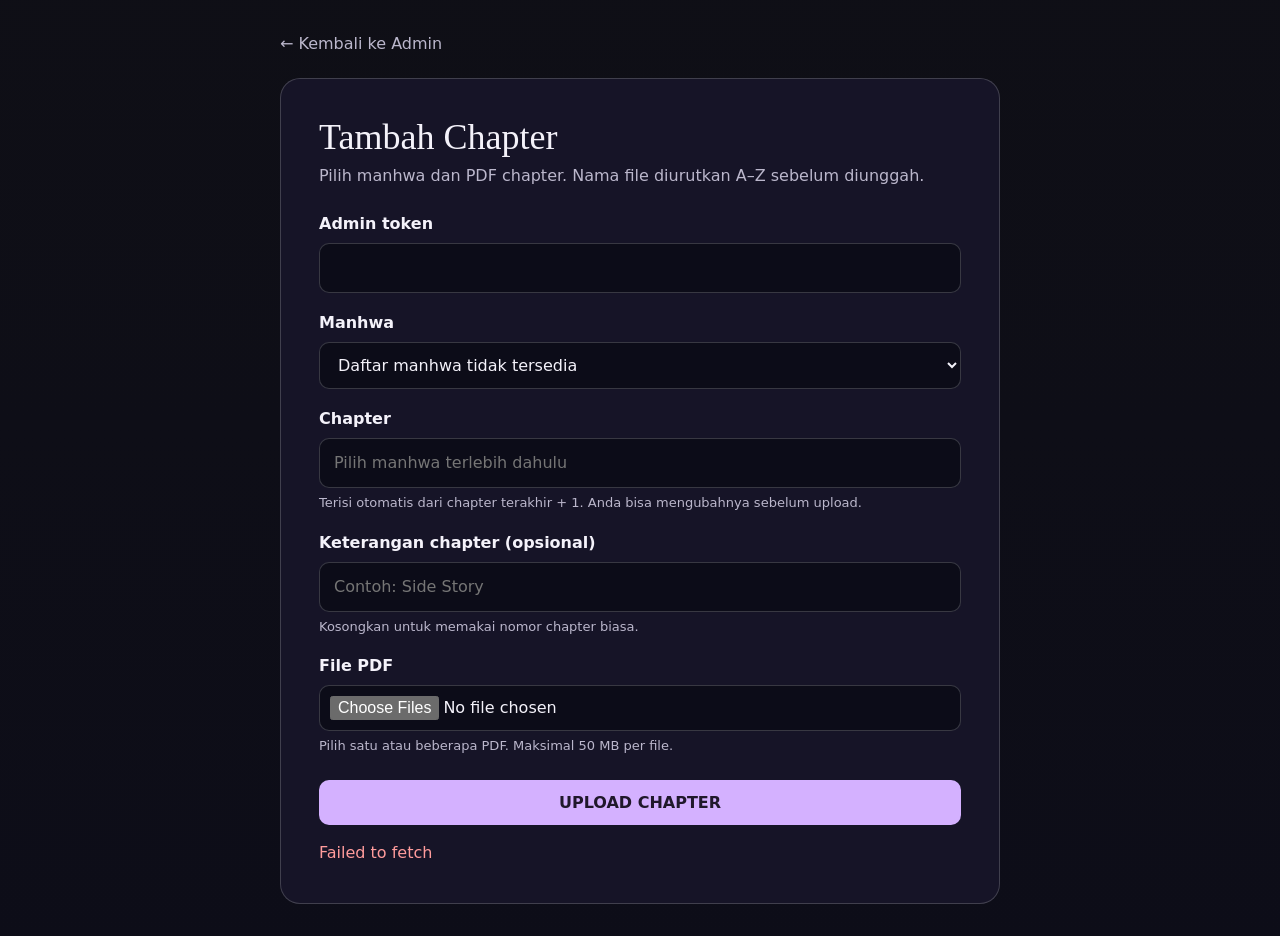
==== add-chapter.html @ 2909086b "Add files via upload" ====
<!doctype html>
<html lang="id">
<head>
  <meta charset="utf-8">
  <meta name="viewport" content="width=device-width, initial-scale=1">
  <title>Add Chapter | Story About Us</title>
  <style>
    :root { color-scheme:dark; --text:#f4f2fa; --muted:#bbb7cc; --accent:#d4b1ff; --line:rgba(255,255,255,.18); }
    * { box-sizing:border-box; }
    body { margin:0; min-height:100vh; padding:32px 16px; color:var(--text); font:16px/1.5 system-ui,-apple-system,"Segoe UI",sans-serif; background:linear-gradient(rgba(10,10,28,.4),rgba(10,10,28,.62)),url("homepage-bg.png") center/cover fixed; }
    main { width:min(100%,720px); margin:auto; }
    a { color:inherit; text-decoration:none; }
    .back { display:inline-block; margin-bottom:22px; color:var(--muted); }
    .panel { padding:clamp(22px,5vw,38px); border:1px solid var(--line); border-radius:20px; background:rgba(24,22,42,.9); backdrop-filter:blur(10px); }
    h1 { margin:0 0 6px; font:clamp(28px,5vw,36px)/1.15 Georgia,"Times New Roman",serif; }
    .intro { margin:0 0 24px; color:var(--muted); }
    label { display:block; margin:18px 0 7px; font-weight:650; }
    input,select { width:100%; padding:12px 14px; border:1px solid var(--line); border-radius:10px; background:rgba(10,11,22,.76); color:var(--text); font:inherit; }
    input[type=file] { padding:10px; }
    .hint { margin:5px 0 0; color:var(--muted); font-size:13px; }
    button { width:100%; margin-top:24px; padding:13px 18px; border:0; border-radius:10px; background:var(--accent); color:#20182b; font:700 16px system-ui,sans-serif; cursor:pointer; }
    button:disabled { opacity:.65; cursor:wait; }
    #cancelButton { background:rgba(255,255,255,.14); color:var(--text); }
    #status { min-height:24px; margin:16px 0 0; color:var(--muted); white-space:pre-wrap; }
    #status.error { color:#ff9c9c; } #status.success { color:#95e0ad; }
    .file-list { list-style:none; padding:0; margin:12px 0 0; display:grid; gap:8px; }
    .file-row { display:flex; justify-content:space-between; align-items:center; gap:12px; padding:10px 12px; border:1px solid var(--line); border-radius:10px; background:rgba(10,11,22,.46); overflow-wrap:anywhere; }
    .file-name { min-width:0; }
    .file-state { flex:none; color:var(--muted); font-size:13px; }
    .file-state.uploading { color:var(--accent); }
    .file-state.done { color:#95e0ad; }
    .file-state.failed { color:#ff9c9c; }
    .upload-results { margin-top:24px; padding-top:18px; border-top:1px solid var(--line); }
    .upload-results h2 { margin:0 0 10px; font-size:18px; }
    .result-list { list-style:none; padding:0; margin:0; display:grid; gap:8px; }
    .result-item { padding:10px 12px; border:1px solid var(--line); border-radius:10px; background:rgba(10,11,22,.46); overflow-wrap:anywhere; }
    .result-item.success { color:#95e0ad; }
    .result-item.error { color:#ff9c9c; }
    .result-name { display:block; color:var(--text); font-weight:650; }
    .result-reason { display:block; margin-top:3px; }
    .progress-track { height:7px; margin-top:16px; overflow:hidden; border-radius:10px; background:rgba(255,255,255,.12); }
    .progress-bar { width:0; height:100%; background:var(--accent); transition:width .2s ease; }
    [hidden] { display:none !important; }
  </style>
</head>
<body>
  <main>
    <a class="back" href="admin.html">← Kembali ke Admin</a>
    <section class="panel">
      <h1>Tambah Chapter</h1>
      <p class="intro">Pilih manhwa dan PDF chapter. Nama file diurutkan A–Z sebelum diunggah.</p>
      <form id="addChapterForm">
        <label for="adminToken">Admin token</label>
        <input id="adminToken" name="adminToken" type="password" autocomplete="off" required>

        <label for="mangaSelect">Manhwa</label>
        <select id="mangaSelect" name="mangaId" required>
          <option value="">Memuat daftar manhwa...</option>
        </select>

        <label for="chapterNumber">Chapter</label>
        <input id="chapterNumber" name="chapter" type="number" min="0" step="any" inputmode="decimal" placeholder="Pilih manhwa terlebih dahulu" required>
        <p class="hint">Terisi otomatis dari chapter terakhir + 1. Anda bisa mengubahnya sebelum upload.</p>

        <label for="chapterLabel">Keterangan chapter (opsional)</label>
        <input id="chapterLabel" name="chapterLabel" type="text" maxlength="60" placeholder="Contoh: Side Story">
        <p id="chapterLabelHint" class="hint">Kosongkan untuk memakai nomor chapter biasa.</p>

        <label for="chapterPdfs">File PDF</label>
        <input id="chapterPdfs" name="pdfs" type="file" accept="application/pdf,.pdf" multiple required>
        <p class="hint">Pilih satu atau beberapa PDF. Maksimal 50 MB per file.</p>

        <section id="previewSection" aria-label="Daftar file terpilih" hidden>
          <ul id="fileList" class="file-list"></ul>
        </section>
        <div id="progressSection" hidden>
          <div class="progress-track" role="progressbar" aria-label="Progres upload" aria-valuemin="0" aria-valuemax="100" aria-valuenow="0">
            <div id="progressBar" class="progress-bar"></div>
          </div>
        </div>
        <button id="submitButton" type="submit">UPLOAD CHAPTER</button>
        <button id="retryButton" type="button" hidden>RE-UPLOAD FILE YANG GAGAL</button>
        <button id="cancelButton" type="button" hidden>CANCEL</button>
        <p id="status" role="status" aria-live="polite"></p>
      </form>
      <section id="uploadResults" class="upload-results" aria-live="polite" hidden>
        <h2>Hasil upload PDF</h2>
        <ul id="resultList" class="result-list"></ul>
      </section>
    </section>
  </main>
  <script>
    const API_BASE = "https://story-about-us-api.aichinose219.workers.dev";
    const form = document.getElementById("addChapterForm");
    const mangaSelect = document.getElementById("mangaSelect");
    const chapterNumber = document.getElementById("chapterNumber");
    const chapterLabelInput = document.getElementById("chapterLabel");
    const chapterLabelHint = document.getElementById("chapterLabelHint");
    const fileInput = document.getElementById("chapterPdfs");
    const previewSection = document.getElementById("previewSection");
    const fileList = document.getElementById("fileList");
    const progressSection = document.getElementById("progressSection");
    const progressTrack = progressSection.querySelector('[role="progressbar"]');
    const progressBar = document.getElementById("progressBar");
    const statusEl = document.getElementById("status");
    const submitButton = document.getElementById("submitButton");
    const retryButton = document.getElementById("retryButton");
    const cancelButton = document.getElementById("cancelButton");
    const uploadResults = document.getElementById("uploadResults");
    const resultList = document.getElementById("resultList");
    let selectionRequest = 0;
    let sortedFiles = [];
    let currentChapters = [];
    let chapterNumberManuallyChanged = false;
    let uploadController = null;
    let uploading = false;
    let fileStatuses = [];

    function sortFiles(files) {
      return [...files].sort((a, b) => a.name.localeCompare(b.name, undefined, { numeric:true, sensitivity:"base" }));
    }

    function renderFileList(states = []) {
      fileList.replaceChildren();
      sortedFiles.forEach((file, index) => {
        const row = document.createElement("li");
        row.className = "file-row";
        const name = document.createElement("span");
        name.className = "file-name";
        name.textContent = file.name;
        const state = document.createElement("span");
        const entry = states[index] || { label:"Menunggu", kind:"" };
        state.className = `file-state ${entry.kind}`;
        state.textContent = entry.label;
        row.append(name, state);
        fileList.append(row);
      });
      previewSection.hidden = sortedFiles.length === 0;
    }

    function renderUploadResults() {
      resultList.replaceChildren();
      if (!fileStatuses.some(entry => entry.kind || entry.reason)) {
        uploadResults.hidden = true;
        return;
      }
      sortedFiles.forEach((file, index) => {
        const entry = fileStatuses[index] || { label:"Belum diunggah", kind:"", reason:"" };
        const item = document.createElement("li");
        item.className = `result-item ${entry.kind === "done" ? "success" : entry.kind === "failed" ? "error" : ""}`;
        const name = document.createElement("span");
        name.className = "result-name";
        name.textContent = file.name;
        const result = document.createElement("span");
        result.textContent = entry.kind === "done" ? "Berhasil di-upload" : entry.label || "Menunggu upload";
        item.append(name, result);
        if (entry.reason) {
          const reason = document.createElement("span");
          reason.className = "result-reason";
          reason.textContent = `Keterangan: ${entry.reason}`;
          item.append(reason);
        }
        resultList.append(item);
      });
      uploadResults.hidden = resultList.childElementCount === 0;
    }

    function formatMangaTitle(manga) {
      const id = String(manga.id || "");
      const title = String(manga.title || "").trim();
      if (title && title.toLowerCase() !== id.toLowerCase()) return title;
      return id.split("-").map(word => word ? word[0].toUpperCase() + word.slice(1) : "").join(" ");
    }

    function updateChapterLabelHint() {
      const prefix = chapterLabelInput.value.trim().replace(/\s+/g, " ");
      if (!prefix) {
        chapterLabelHint.textContent = "Kosongkan untuk memakai nomor chapter biasa.";
        return;
      }
      const matching = currentChapters.map(chapter => {
        if (String(chapter.label_prefix || "").trim().toLowerCase() === prefix.toLowerCase()) {
          return Number(chapter.label_sequence) || 0;
        }
        const label = String(chapter.label || "").trim();
        const marker = `${prefix} `;
        return label.toLowerCase().startsWith(marker.toLowerCase()) ? Number(label.slice(marker.length)) || 0 : 0;
      });
      const first = Math.max(0, ...matching) + 1;
      const count = Math.max(1, sortedFiles.length);
      const last = first + count - 1;
      chapterLabelHint.textContent = count > 1
        ? `Label tampilan: ${prefix} ${first} – ${prefix} ${last}.`
        : `Label tampilan berikutnya: ${prefix} ${first}.`;
    }

    async function loadMangaList() {
      try {
        const response = await fetch(`${API_BASE}/api/manga`, { cache:"no-store" });
        if (!response.ok) throw new Error("Daftar manhwa tidak dapat dimuat.");
        const mangaList = await response.json();
        mangaSelect.replaceChildren(new Option("Pilih manhwa", ""));
        mangaList.forEach(manga => mangaSelect.add(new Option(formatMangaTitle(manga), manga.id)));
      } catch (error) {
        mangaSelect.replaceChildren(new Option("Daftar manhwa tidak tersedia", ""));
        statusEl.className = "error";
        statusEl.textContent = error.message;
      }
    }

    async function setNextChapter(mangaId) {
      const requestNumber = ++selectionRequest;
      chapterNumberManuallyChanged = false;
      chapterNumber.value = "";
      currentChapters = [];
      updateChapterLabelHint();
      if (!mangaId) {
        chapterNumber.placeholder = "Pilih manhwa terlebih dahulu";
        return;
      }
      chapterNumber.placeholder = "Memuat...";
      statusEl.className = "";
      statusEl.textContent = "Memeriksa chapter yang sudah ada...";
      try {
        const response = await fetch(`${API_BASE}/api/manga/${encodeURIComponent(mangaId)}`, { cache:"no-store" });
        if (!response.ok) throw new Error("Data chapter tidak dapat dibaca.");
        const detail = await response.json();
        if (requestNumber !== selectionRequest) return;
        const chapters = Array.isArray(detail) ? detail : (Array.isArray(detail.chapters) ? detail.chapters : []);
        currentChapters = chapters;
        const numbers = chapters
          .filter(item => !String(item.label || "").trim())
          .map(item => {
            const number = Number(item.number ?? item.chapter);
            // Normalize legacy regular chapters stored as 32.1, 33.1, ...
            // after a special upload back to their intended whole number.
            return !String(item.label || "").trim() && Number.isFinite(number) && /\.1$/.test(String(number))
              ? Math.floor(number)
              : number;
          })
          .filter(number => Number.isFinite(number) && number >= 0);
        chapterNumber.value = String(numbers.length ? Math.max(...numbers) + 1 : 0);
        chapterNumber.placeholder = "";
        updateChapterLabelHint();
        statusEl.textContent = "";
      } catch (error) {
        if (requestNumber !== selectionRequest) return;
        chapterNumber.placeholder = "Isi nomor chapter";
        statusEl.className = "error";
        statusEl.textContent = `${error.message} Isi nomor chapter secara manual.`;
      }
    }

    mangaSelect.addEventListener("change", () => setNextChapter(mangaSelect.value));
    chapterNumber.addEventListener("input", () => { chapterNumberManuallyChanged = true; });
    chapterLabelInput.addEventListener("input", updateChapterLabelHint);
    fileInput.addEventListener("change", () => {
      if (uploading) return;
      sortedFiles = sortFiles(fileInput.files);
      fileStatuses = sortedFiles.map(() => ({ label:"Menunggu", kind:"" }));
      uploadResults.hidden = true;
      resultList.replaceChildren();
      renderFileList();
      retryButton.hidden = true;
      updateChapterLabelHint();
      progressSection.hidden = true;
      statusEl.className = "";
      statusEl.textContent = "";
    });
    loadMangaList();

    async function uploadFiles(indices) {
      if (uploading || !sortedFiles.length) return;
      uploading = true;
      uploadController = new AbortController();
      [fileInput, mangaSelect, chapterNumber, chapterLabelInput, document.getElementById("adminToken")].forEach(input => { input.disabled = true; });
      submitButton.disabled = true;
      submitButton.textContent = "MENGUNGGAH...";
      cancelButton.hidden = false;
      retryButton.hidden = true;
      progressSection.hidden = false;
      statusEl.className = "";
      let canceled = false;
      for (const index of indices) {
        const file = sortedFiles[index];
        fileStatuses[index] = { label:"Sedang diunggah...", kind:"uploading" };
        renderFileList(fileStatuses);
        statusEl.textContent = `Mengunggah ${index + 1} dari ${sortedFiles.length}: ${file.name}`;
        try {
          const formData = new FormData();
          formData.append("mangaId", mangaSelect.value);
          formData.append("pdfs", file, file.name);
          const startingChapter = Number(chapterNumber.value);
          formData.append("chapter", String(startingChapter + index));
          formData.append("chapterAuto", chapterNumberManuallyChanged ? "false" : "true");
          formData.append("chapterLabel", chapterLabelInput.value.trim());
          const response = await fetch(`${API_BASE}/api/admin/chapter`, {
            method:"POST",
            headers:{ Authorization:`Bearer ${document.getElementById("adminToken").value}` },
            body:formData,
            signal:uploadController.signal
          });
          const result = await response.json().catch(() => ({}));
          if (!response.ok) throw new Error(result.error || `Permintaan gagal (${response.status}).`);
          fileStatuses[index] = { label:"Berhasil", kind:"done" };
        } catch (error) {
          if (error.name === "AbortError") {
            canceled = true;
            fileStatuses[index] = { label:"Dibatalkan", kind:"failed", reason:"Upload dibatalkan sebelum ada konfirmasi dari server. Coba ulang jika file belum tercatat." };
            break;
          }
          const reason = error.message === "Failed to fetch"
            ? "Tidak dapat terhubung ke server. Periksa koneksi internet lalu coba lagi."
            : error.message || "Terjadi kesalahan yang tidak diketahui.";
          fileStatuses[index] = { label:"Gagal di-upload", kind:"failed", reason };
        }
        renderFileList(fileStatuses);
        renderUploadResults();
        const completed = fileStatuses.filter(item => item.kind === "done").length;
        const percent = Math.round((completed / sortedFiles.length) * 100);
        progressBar.style.width = `${percent}%`;
        progressTrack.setAttribute("aria-valuenow", String(percent));
      }
      uploading = false;
      uploadController = null;
      [fileInput, mangaSelect, chapterNumber, chapterLabelInput, document.getElementById("adminToken")].forEach(input => { input.disabled = false; });
      cancelButton.hidden = true;
      submitButton.disabled = false;
      submitButton.textContent = "UPLOAD CHAPTER";
      const retryable = fileStatuses.some(item => item.kind === "failed");
      if (canceled) {
        fileStatuses.forEach(entry => {
          if (!entry.kind) entry.reason = "Belum diunggah karena proses dibatalkan.";
        });
      }
      renderUploadResults();
      retryButton.hidden = !retryable;
      if (canceled) {
        statusEl.className = "error";
        statusEl.textContent = "Upload dibatalkan. File yang belum berhasil bisa diunggah ulang.";
      } else if (retryable) {
        statusEl.className = "error";
        statusEl.textContent = "Sebagian upload gagal. Tekan Upload ulang untuk mencoba file yang gagal.";
      } else if (fileStatuses.length && fileStatuses.every(item => item.kind === "done")) {
        previewSection.hidden = true;
        fileInput.value = "";
        sortedFiles = [];
        fileStatuses = [];
        statusEl.className = "success";
        statusEl.textContent = "Upload berhasil.";
        await setNextChapter(mangaSelect.value);
        statusEl.className = "success";
        statusEl.textContent = "Upload berhasil.";
      }
    }

    form.addEventListener("submit", async event => {
      event.preventDefault();
      if (!sortedFiles.length) {
        statusEl.className = "error";
        statusEl.textContent = "Pilih minimal satu file PDF.";
        return;
      }
      const invalid = sortedFiles.find(file => !file.name.toLowerCase().endsWith(".pdf") || file.size > 50 * 1024 * 1024);
      if (invalid) {
        const reason = !invalid.name.toLowerCase().endsWith(".pdf")
          ? "Format file bukan PDF."
          : "Ukuran file melebihi batas maksimal 50 MB.";
        fileStatuses = sortedFiles.map(file => file === invalid
          ? { label:"Gagal di-upload", kind:"failed", reason }
          : { label:"Belum diunggah", kind:"", reason:"Tidak diproses karena ada file yang tidak memenuhi syarat." });
        statusEl.className = "error";
        statusEl.textContent = `${invalid.name}: ${reason}`;
        renderFileList(fileStatuses);
        renderUploadResults();
        return;
      }

      if (!fileStatuses.length) fileStatuses = sortedFiles.map(() => ({ label:"Menunggu", kind:"" }));
      await uploadFiles(sortedFiles.map((_, index) => index));
    });

    retryButton.addEventListener("click", () => uploadFiles(fileStatuses.map((item, index) => item.kind === "failed" ? index : -1).filter(index => index >= 0)));
    cancelButton.addEventListener("click", () => uploadController?.abort());
  </script>
</body>
</html>
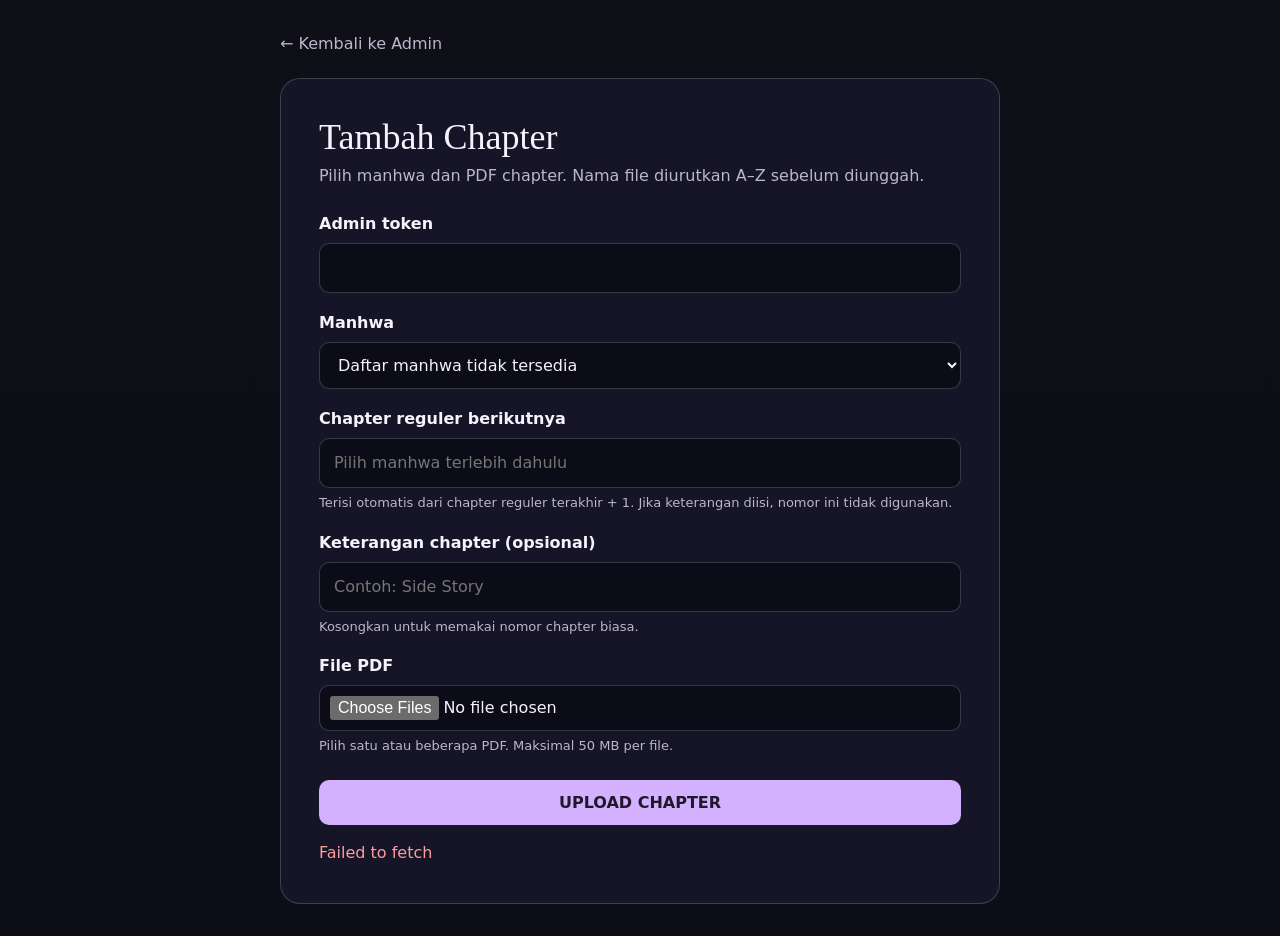
==== commit 1acbd077: "Add files via upload" ====
--- a/add-chapter.html
+++ b/add-chapter.html
@@ -58,9 +58,9 @@
           <option value="">Memuat daftar manhwa...</option>
         </select>
 
-        <label for="chapterNumber">Chapter</label>
+        <label for="chapterNumber">Chapter reguler berikutnya</label>
         <input id="chapterNumber" name="chapter" type="number" min="0" step="any" inputmode="decimal" placeholder="Pilih manhwa terlebih dahulu" required>
-        <p class="hint">Terisi otomatis dari chapter terakhir + 1. Anda bisa mengubahnya sebelum upload.</p>
+        <p class="hint">Terisi otomatis dari chapter reguler terakhir + 1. Jika keterangan diisi, nomor ini tidak digunakan.</p>
 
         <label for="chapterLabel">Keterangan chapter (opsional)</label>
         <input id="chapterLabel" name="chapterLabel" type="text" maxlength="60" placeholder="Contoh: Side Story">
@@ -190,8 +190,8 @@
       const count = Math.max(1, sortedFiles.length);
       const last = first + count - 1;
       chapterLabelHint.textContent = count > 1
-        ? `Label tampilan: ${prefix} ${first} – ${prefix} ${last}.`
-        : `Label tampilan berikutnya: ${prefix} ${first}.`;
+        ? `Urutan ${prefix} ini berdiri sendiri: ${prefix} ${first} – ${prefix} ${last}. Urutan keterangan lain tidak memengaruhinya.`
+        : `Urutan ${prefix} ini berdiri sendiri. Berikutnya: ${prefix} ${first}. Urutan keterangan lain tidak memengaruhinya.`;
     }
 
     async function loadMangaList() {
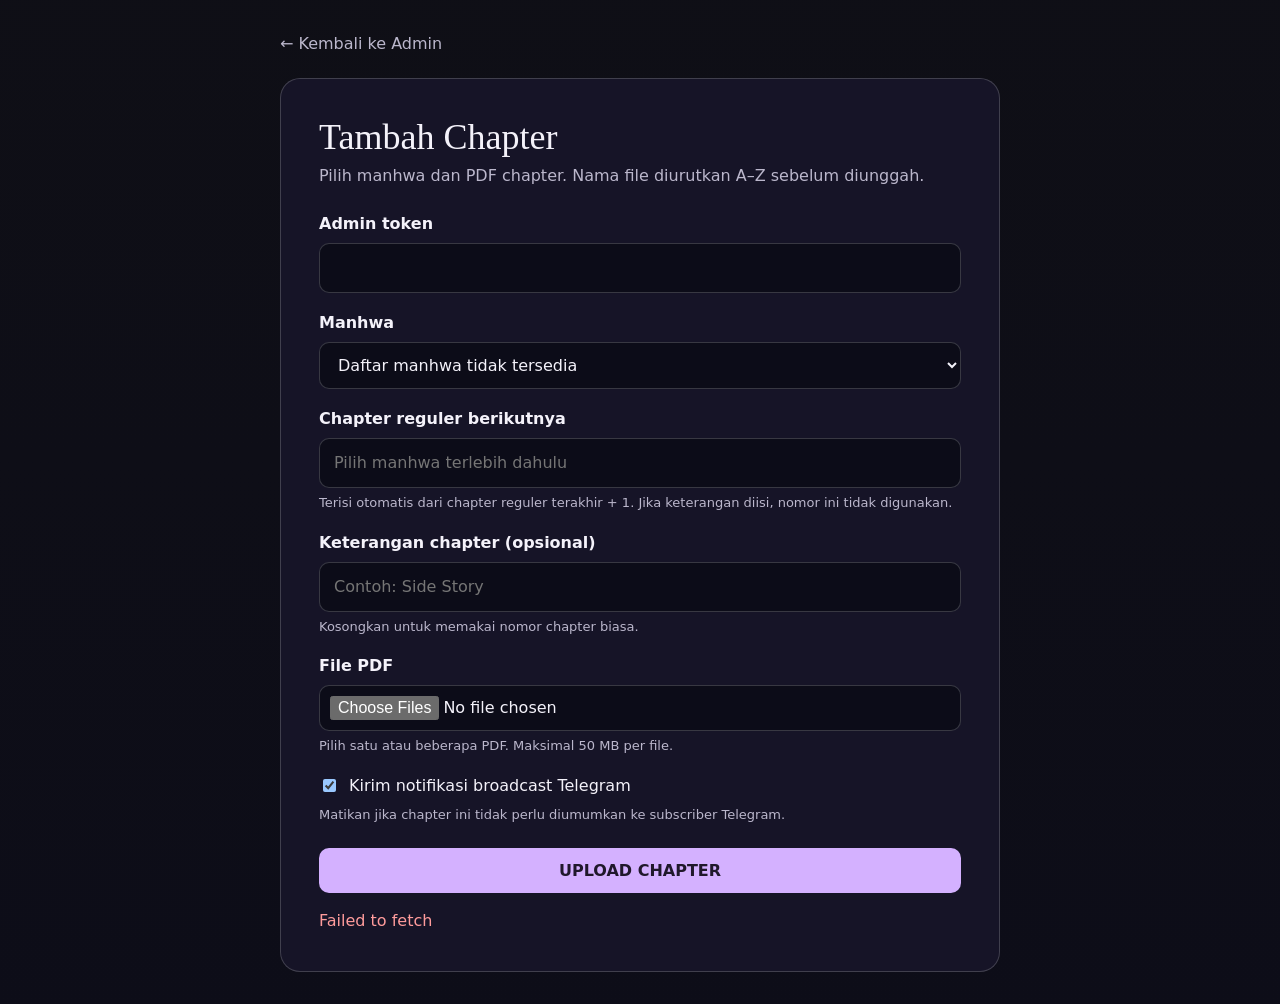
==== commit 244792b7: "Add files via upload" ====
--- a/add-chapter.html
+++ b/add-chapter.html
@@ -70,6 +70,9 @@
         <input id="chapterPdfs" name="pdfs" type="file" accept="application/pdf,.pdf" multiple required>
         <p class="hint">Pilih satu atau beberapa PDF. Maksimal 50 MB per file.</p>
 
+        <label style="display:flex;align-items:center;gap:10px;font-weight:500"><input id="broadcastEnabled" type="checkbox" checked style="width:auto"> Kirim notifikasi broadcast Telegram</label>
+        <p class="hint">Matikan jika chapter ini tidak perlu diumumkan ke subscriber Telegram.</p>
+
         <section id="previewSection" aria-label="Daftar file terpilih" hidden>
           <ul id="fileList" class="file-list"></ul>
         </section>
@@ -273,7 +276,7 @@
       if (uploading || !sortedFiles.length) return;
       uploading = true;
       uploadController = new AbortController();
-      [fileInput, mangaSelect, chapterNumber, chapterLabelInput, document.getElementById("adminToken")].forEach(input => { input.disabled = true; });
+      [fileInput, mangaSelect, chapterNumber, chapterLabelInput, document.getElementById("adminToken"), document.getElementById("broadcastEnabled")].forEach(input => { input.disabled = true; });
       submitButton.disabled = true;
       submitButton.textContent = "MENGUNGGAH...";
       cancelButton.hidden = false;
@@ -281,49 +284,46 @@
       progressSection.hidden = false;
       statusEl.className = "";
       let canceled = false;
-      for (const index of indices) {
-        const file = sortedFiles[index];
-        fileStatuses[index] = { label:"Sedang diunggah...", kind:"uploading" };
-        renderFileList(fileStatuses);
-        statusEl.textContent = `Mengunggah ${index + 1} dari ${sortedFiles.length}: ${file.name}`;
-        try {
-          const formData = new FormData();
-          formData.append("mangaId", mangaSelect.value);
-          formData.append("pdfs", file, file.name);
-          const startingChapter = Number(chapterNumber.value);
-          formData.append("chapter", String(startingChapter + index));
-          formData.append("chapterAuto", chapterNumberManuallyChanged ? "false" : "true");
-          formData.append("chapterLabel", chapterLabelInput.value.trim());
-          const response = await fetch(`${API_BASE}/api/admin/chapter`, {
-            method:"POST",
-            headers:{ Authorization:`Bearer ${document.getElementById("adminToken").value}` },
-            body:formData,
-            signal:uploadController.signal
-          });
-          const result = await response.json().catch(() => ({}));
-          if (!response.ok) throw new Error(result.error || `Permintaan gagal (${response.status}).`);
-          fileStatuses[index] = { label:"Berhasil", kind:"done" };
-        } catch (error) {
-          if (error.name === "AbortError") {
-            canceled = true;
-            fileStatuses[index] = { label:"Dibatalkan", kind:"failed", reason:"Upload dibatalkan sebelum ada konfirmasi dari server. Coba ulang jika file belum tercatat." };
-            break;
-          }
-          const reason = error.message === "Failed to fetch"
+      const batchIndices = [...indices];
+      batchIndices.forEach(index => { fileStatuses[index] = { label:"Sedang diunggah...", kind:"uploading" }; });
+      renderFileList(fileStatuses);
+      statusEl.textContent = `Mengunggah ${batchIndices.length} PDF dalam satu batch...`;
+      try {
+        const formData = new FormData();
+        formData.append("mangaId", mangaSelect.value);
+        const startingChapter = Number(chapterNumber.value);
+        formData.append("chapter", String(startingChapter + (batchIndices[0] || 0)));
+        formData.append("chapterAuto", chapterNumberManuallyChanged ? "false" : "true");
+        formData.append("chapterLabel", chapterLabelInput.value.trim());
+        formData.append("broadcast", document.getElementById("broadcastEnabled").checked ? "true" : "false");
+        batchIndices.forEach(index => formData.append("pdfs", sortedFiles[index], sortedFiles[index].name));
+        const response = await fetch(`${API_BASE}/api/admin/chapter`, {
+          method:"POST",
+          headers:{ Authorization:`Bearer ${document.getElementById("adminToken").value}` },
+          body:formData,
+          signal:uploadController.signal
+        });
+        const result = await response.json().catch(() => ({}));
+        if (!response.ok) throw new Error(result.error || `Permintaan gagal (${response.status}).`);
+        batchIndices.forEach(index => { fileStatuses[index] = { label:"Berhasil", kind:"done" }; });
+      } catch (error) {
+        canceled = error.name === "AbortError";
+        const reason = canceled
+          ? "Upload dibatalkan sebelum ada konfirmasi dari server. Coba ulang jika file belum tercatat."
+          : error.message === "Failed to fetch"
             ? "Tidak dapat terhubung ke server. Periksa koneksi internet lalu coba lagi."
             : error.message || "Terjadi kesalahan yang tidak diketahui.";
-          fileStatuses[index] = { label:"Gagal di-upload", kind:"failed", reason };
-        }
-        renderFileList(fileStatuses);
-        renderUploadResults();
-        const completed = fileStatuses.filter(item => item.kind === "done").length;
-        const percent = Math.round((completed / sortedFiles.length) * 100);
-        progressBar.style.width = `${percent}%`;
-        progressTrack.setAttribute("aria-valuenow", String(percent));
-      }
+        batchIndices.forEach(index => { fileStatuses[index] = { label:canceled ? "Dibatalkan" : "Gagal di-upload", kind:"failed", reason }; });
+      }
+      renderFileList(fileStatuses);
+      renderUploadResults();
+      const completed = fileStatuses.filter(item => item.kind === "done").length;
+      const percent = Math.round((completed / sortedFiles.length) * 100);
+      progressBar.style.width = `${percent}%`;
+      progressTrack.setAttribute("aria-valuenow", String(percent));
       uploading = false;
       uploadController = null;
-      [fileInput, mangaSelect, chapterNumber, chapterLabelInput, document.getElementById("adminToken")].forEach(input => { input.disabled = false; });
+      [fileInput, mangaSelect, chapterNumber, chapterLabelInput, document.getElementById("adminToken"), document.getElementById("broadcastEnabled")].forEach(input => { input.disabled = false; });
       cancelButton.hidden = true;
       submitButton.disabled = false;
       submitButton.textContent = "UPLOAD CHAPTER";
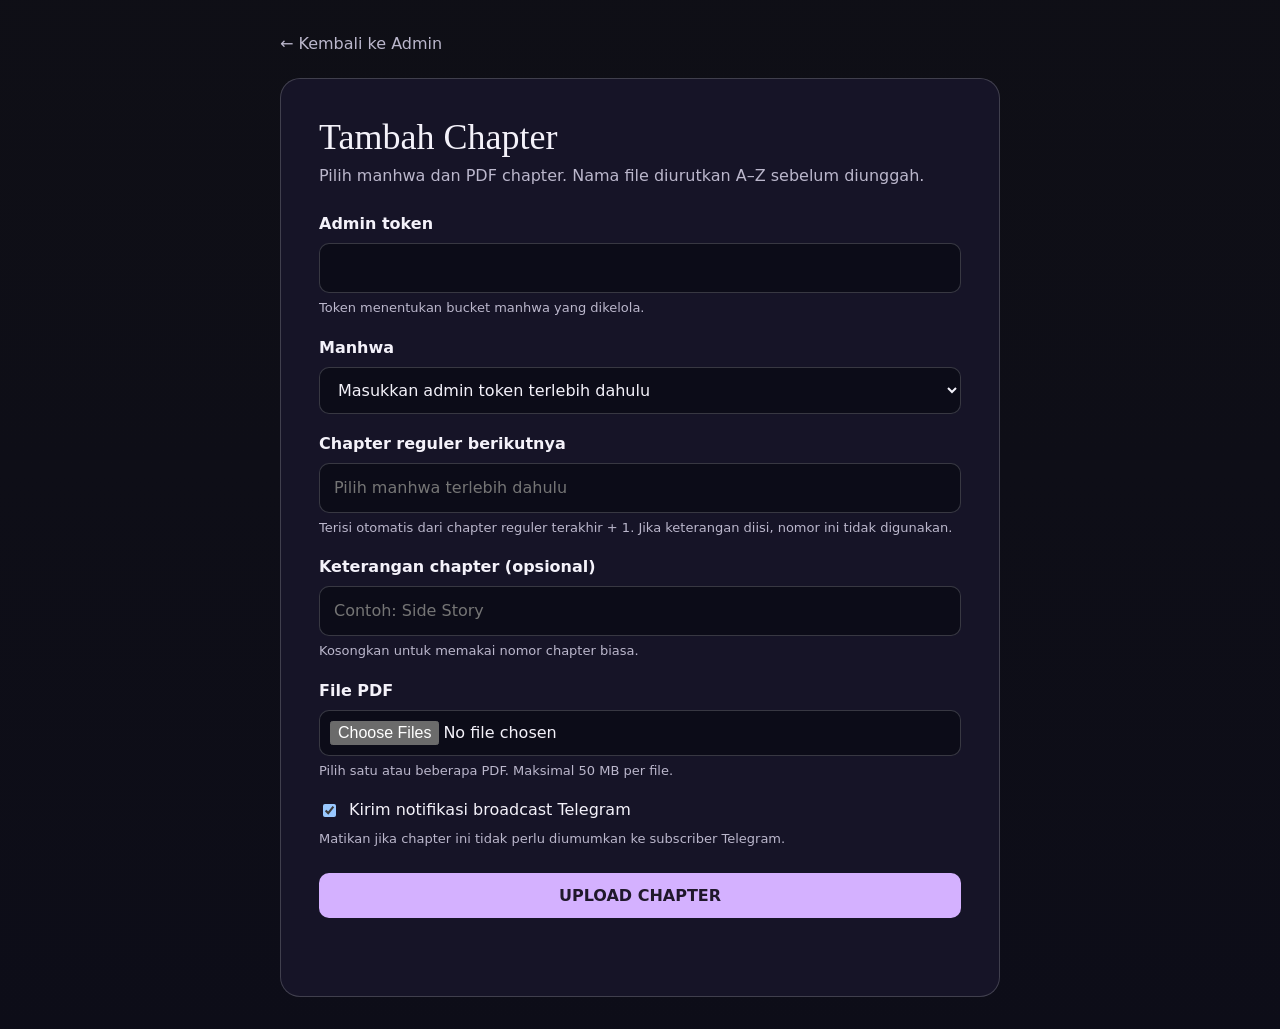
==== commit 447780ad: "Add files via upload pindah ke vercel" ====
--- a/add-chapter.html
+++ b/add-chapter.html
@@ -52,6 +52,7 @@
       <form id="addChapterForm">
         <label for="adminToken">Admin token</label>
         <input id="adminToken" name="adminToken" type="password" autocomplete="off" required>
+        <p class="hint">Token menentukan bucket manhwa yang dikelola.</p>
 
         <label for="mangaSelect">Manhwa</label>
         <select id="mangaSelect" name="mangaId" required>
@@ -93,7 +94,7 @@
     </section>
   </main>
   <script>
-    const API_BASE = "https://story-about-us-api.aichinose219.workers.dev";
+    const API_BASE = "";
     const form = document.getElementById("addChapterForm");
     const mangaSelect = document.getElementById("mangaSelect");
     const chapterNumber = document.getElementById("chapterNumber");
@@ -118,6 +119,7 @@
     let uploadController = null;
     let uploading = false;
     let fileStatuses = [];
+    let pendingUploadPlan = null;
 
     function sortFiles(files) {
       return [...files].sort((a, b) => a.name.localeCompare(b.name, undefined, { numeric:true, sensitivity:"base" }));
@@ -198,8 +200,13 @@
     }
 
     async function loadMangaList() {
+      const token = document.getElementById("adminToken").value.trim();
+      if (!token) {
+        mangaSelect.replaceChildren(new Option("Masukkan admin token terlebih dahulu", ""));
+        return;
+      }
       try {
-        const response = await fetch(`${API_BASE}/api/manga`, { cache:"no-store" });
+        const response = await fetch(`${API_BASE}/api/admin/manga/list`, { cache:"no-store", headers: { Authorization: `Bearer ${token}` } });
         if (!response.ok) throw new Error("Daftar manhwa tidak dapat dimuat.");
         const mangaList = await response.json();
         mangaSelect.replaceChildren(new Option("Pilih manhwa", ""));
@@ -255,10 +262,12 @@
     }
 
     mangaSelect.addEventListener("change", () => setNextChapter(mangaSelect.value));
+    document.getElementById("adminToken").addEventListener("change", loadMangaList);
     chapterNumber.addEventListener("input", () => { chapterNumberManuallyChanged = true; });
     chapterLabelInput.addEventListener("input", updateChapterLabelHint);
     fileInput.addEventListener("change", () => {
       if (uploading) return;
+      pendingUploadPlan = null;
       sortedFiles = sortFiles(fileInput.files);
       fileStatuses = sortedFiles.map(() => ({ label:"Menunggu", kind:"" }));
       uploadResults.hidden = true;
@@ -284,34 +293,101 @@
       progressSection.hidden = false;
       statusEl.className = "";
       let canceled = false;
+      let broadcastNotice = "";
       const batchIndices = [...indices];
       batchIndices.forEach(index => { fileStatuses[index] = { label:"Sedang diunggah...", kind:"uploading" }; });
       renderFileList(fileStatuses);
-      statusEl.textContent = `Mengunggah ${batchIndices.length} PDF dalam satu batch...`;
+      statusEl.textContent = `Menyiapkan upload langsung ke penyimpanan untuk ${batchIndices.length} PDF...`;
       try {
-        const formData = new FormData();
-        formData.append("mangaId", mangaSelect.value);
+        const batchFiles = batchIndices.map(index => sortedFiles[index]);
+        for (const file of batchFiles) {
+          if (await file.slice(0, 5).text() !== "%PDF-") throw new Error(`"${file.name}" bukan PDF yang valid.`);
+        }
+
         const startingChapter = Number(chapterNumber.value);
-        formData.append("chapter", String(startingChapter + (batchIndices[0] || 0)));
-        formData.append("chapterAuto", chapterNumberManuallyChanged ? "false" : "true");
-        formData.append("chapterLabel", chapterLabelInput.value.trim());
-        formData.append("broadcast", document.getElementById("broadcastEnabled").checked ? "true" : "false");
-        batchIndices.forEach(index => formData.append("pdfs", sortedFiles[index], sortedFiles[index].name));
-        const response = await fetch(`${API_BASE}/api/admin/chapter`, {
+        const uploadHeaders = {
+          "Content-Type": "application/json",
+          Authorization: `Bearer ${document.getElementById("adminToken").value}`,
+        };
+        const planRequest = {
+          mangaId:mangaSelect.value,
+          chapter:String(startingChapter + (batchIndices[0] || 0)),
+          chapterAuto:!chapterNumberManuallyChanged,
+          chapterLabel:chapterLabelInput.value.trim(),
+          broadcast:document.getElementById("broadcastEnabled").checked,
+          files:batchFiles.map(file => ({ name:file.name, size:file.size })),
+        };
+        const planSignature = JSON.stringify({
+          ...planRequest,
+          indices:batchIndices,
+          files:batchFiles.map(file => ({ name:file.name, size:file.size, lastModified:file.lastModified })),
+        });
+        let plan;
+        if (pendingUploadPlan?.signature === planSignature && Date.now() - pendingUploadPlan.createdAt < 55 * 60 * 1000) {
+          plan = pendingUploadPlan.plan;
+        } else {
+          const planResponse = await fetch(`${API_BASE}/api/admin/chapter/upload-urls`, {
+            method:"POST",
+            headers:uploadHeaders,
+            body:JSON.stringify(planRequest),
+            signal:uploadController.signal
+          });
+          plan = await planResponse.json().catch(() => ({}));
+          if (!planResponse.ok) throw new Error(plan.error || `Gagal menyiapkan upload (${planResponse.status}).`);
+          pendingUploadPlan = { signature:planSignature, createdAt:Date.now(), plan };
+        }
+
+        statusEl.textContent = `Mengunggah ${batchIndices.length} PDF langsung ke R2...`;
+        let nextUpload = 0;
+        let uploadFailure = null;
+        const uploadWorker = async () => {
+          while (nextUpload < plan.uploads.length && !uploadFailure) {
+            const uploadIndex = nextUpload++;
+            const upload = plan.uploads[uploadIndex];
+            const file = batchFiles[uploadIndex];
+            try {
+              const directResponse = await fetch(upload.uploadUrl, {
+                method:"PUT",
+                headers:{ "Content-Type":"application/pdf" },
+                body:file,
+                signal:uploadController.signal,
+              });
+              if (!directResponse.ok) throw new Error(`R2 gagal menerima ${file.name} (${directResponse.status}).`);
+              fileStatuses[batchIndices[uploadIndex]] = { label:"Terkirim ke R2, menyimpan data...", kind:"uploading" };
+              renderFileList(fileStatuses);
+            } catch (error) {
+              if (!uploadFailure) uploadFailure = error;
+              uploadController.abort();
+            }
+          }
+        };
+        await Promise.all(Array.from({ length:Math.min(3, plan.uploads.length) }, () => uploadWorker()));
+        if (uploadFailure) throw uploadFailure;
+
+        const finalizeResponse = await fetch(`${API_BASE}/api/admin/chapter/finalize-upload`, {
           method:"POST",
-          headers:{ Authorization:`Bearer ${document.getElementById("adminToken").value}` },
-          body:formData,
-          signal:uploadController.signal
+          headers:uploadHeaders,
+          body:JSON.stringify({
+            mangaId:mangaSelect.value,
+            broadcast:plan.broadcast,
+            uploads:plan.uploads.map(({ name, number, filename, key, label, label_prefix, label_sequence }) => ({
+              name, number, filename, key, label, label_prefix, label_sequence,
+            })),
+          }),
+          signal:uploadController.signal,
         });
-        const result = await response.json().catch(() => ({}));
-        if (!response.ok) throw new Error(result.error || `Permintaan gagal (${response.status}).`);
+        const result = await finalizeResponse.json().catch(() => ({}));
+        if (!finalizeResponse.ok) throw new Error(result.error || `Gagal menyimpan data chapter (${finalizeResponse.status}).`);
+        pendingUploadPlan = null;
+        if (result.broadcast?.queued) broadcastNotice = " Notifikasi sedang dikirim bertahap.";
+        else if (result.broadcast?.error) broadcastNotice = " Notifikasi gagal masuk antrean.";
         batchIndices.forEach(index => { fileStatuses[index] = { label:"Berhasil", kind:"done" }; });
       } catch (error) {
         canceled = error.name === "AbortError";
         const reason = canceled
           ? "Upload dibatalkan sebelum ada konfirmasi dari server. Coba ulang jika file belum tercatat."
           : error.message === "Failed to fetch"
-            ? "Tidak dapat terhubung ke server. Periksa koneksi internet lalu coba lagi."
+            ? "Upload langsung ke R2 gagal. Periksa CORS bucket dan koneksi internet lalu coba lagi."
             : error.message || "Terjadi kesalahan yang tidak diketahui.";
         batchIndices.forEach(index => { fileStatuses[index] = { label:canceled ? "Dibatalkan" : "Gagal di-upload", kind:"failed", reason }; });
       }
@@ -347,10 +423,10 @@
         sortedFiles = [];
         fileStatuses = [];
         statusEl.className = "success";
-        statusEl.textContent = "Upload berhasil.";
+        statusEl.textContent = `Upload berhasil.${broadcastNotice}`;
         await setNextChapter(mangaSelect.value);
         statusEl.className = "success";
-        statusEl.textContent = "Upload berhasil.";
+        statusEl.textContent = `Upload berhasil.${broadcastNotice}`;
       }
     }
 
@@ -383,5 +459,15 @@
     retryButton.addEventListener("click", () => uploadFiles(fileStatuses.map((item, index) => item.kind === "failed" ? index : -1).filter(index => index >= 0)));
     cancelButton.addEventListener("click", () => uploadController?.abort());
   </script>
-</body>
+  <script>
+    document.addEventListener("click", event => {
+      if (new URLSearchParams(location.search).get("view") !== "mobile") return;
+      const link = event.target.closest("a[href]");
+      if (!link) return;
+      const target = new URL(link.href, location.href);
+      if (target.origin !== location.origin || !target.pathname.endsWith(".html")) return;
+      target.searchParams.set("view", "mobile");
+      link.href = target.href;
+    }, true);
+  </script></body>
 </html>
